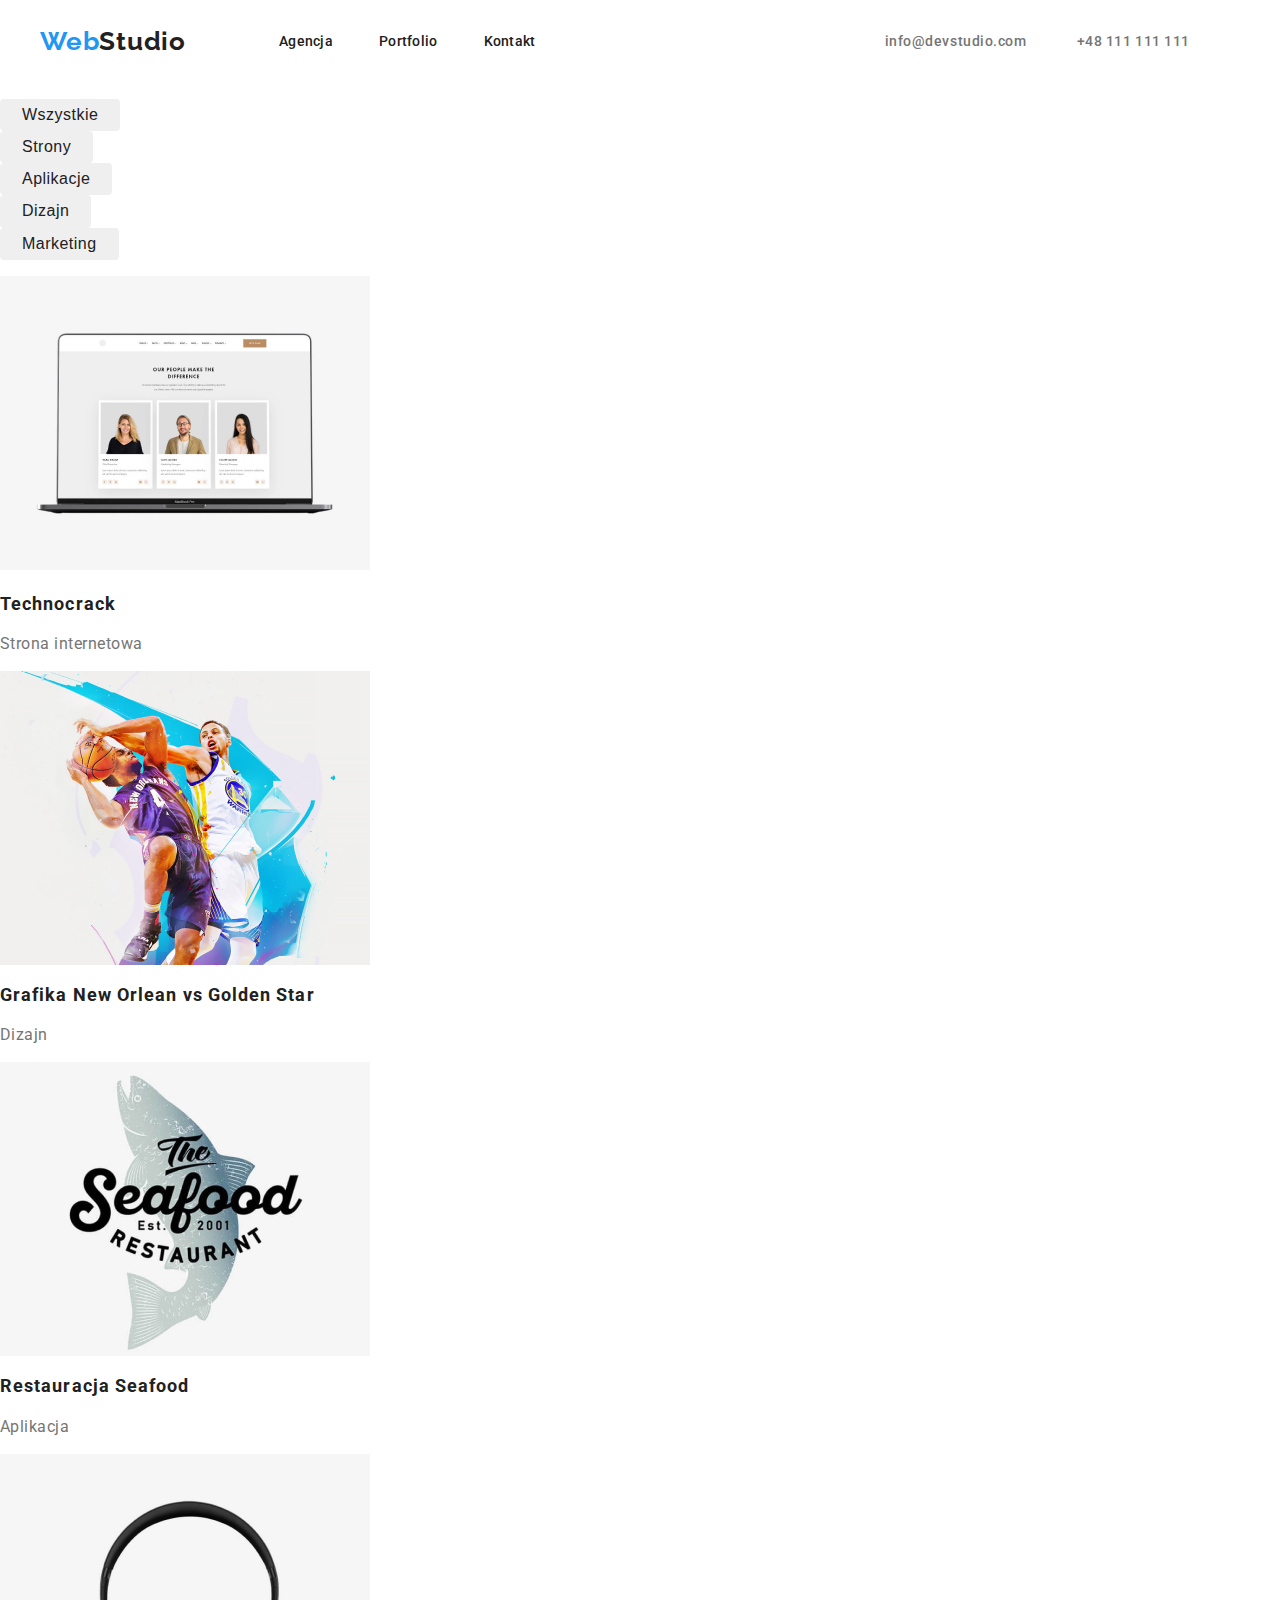
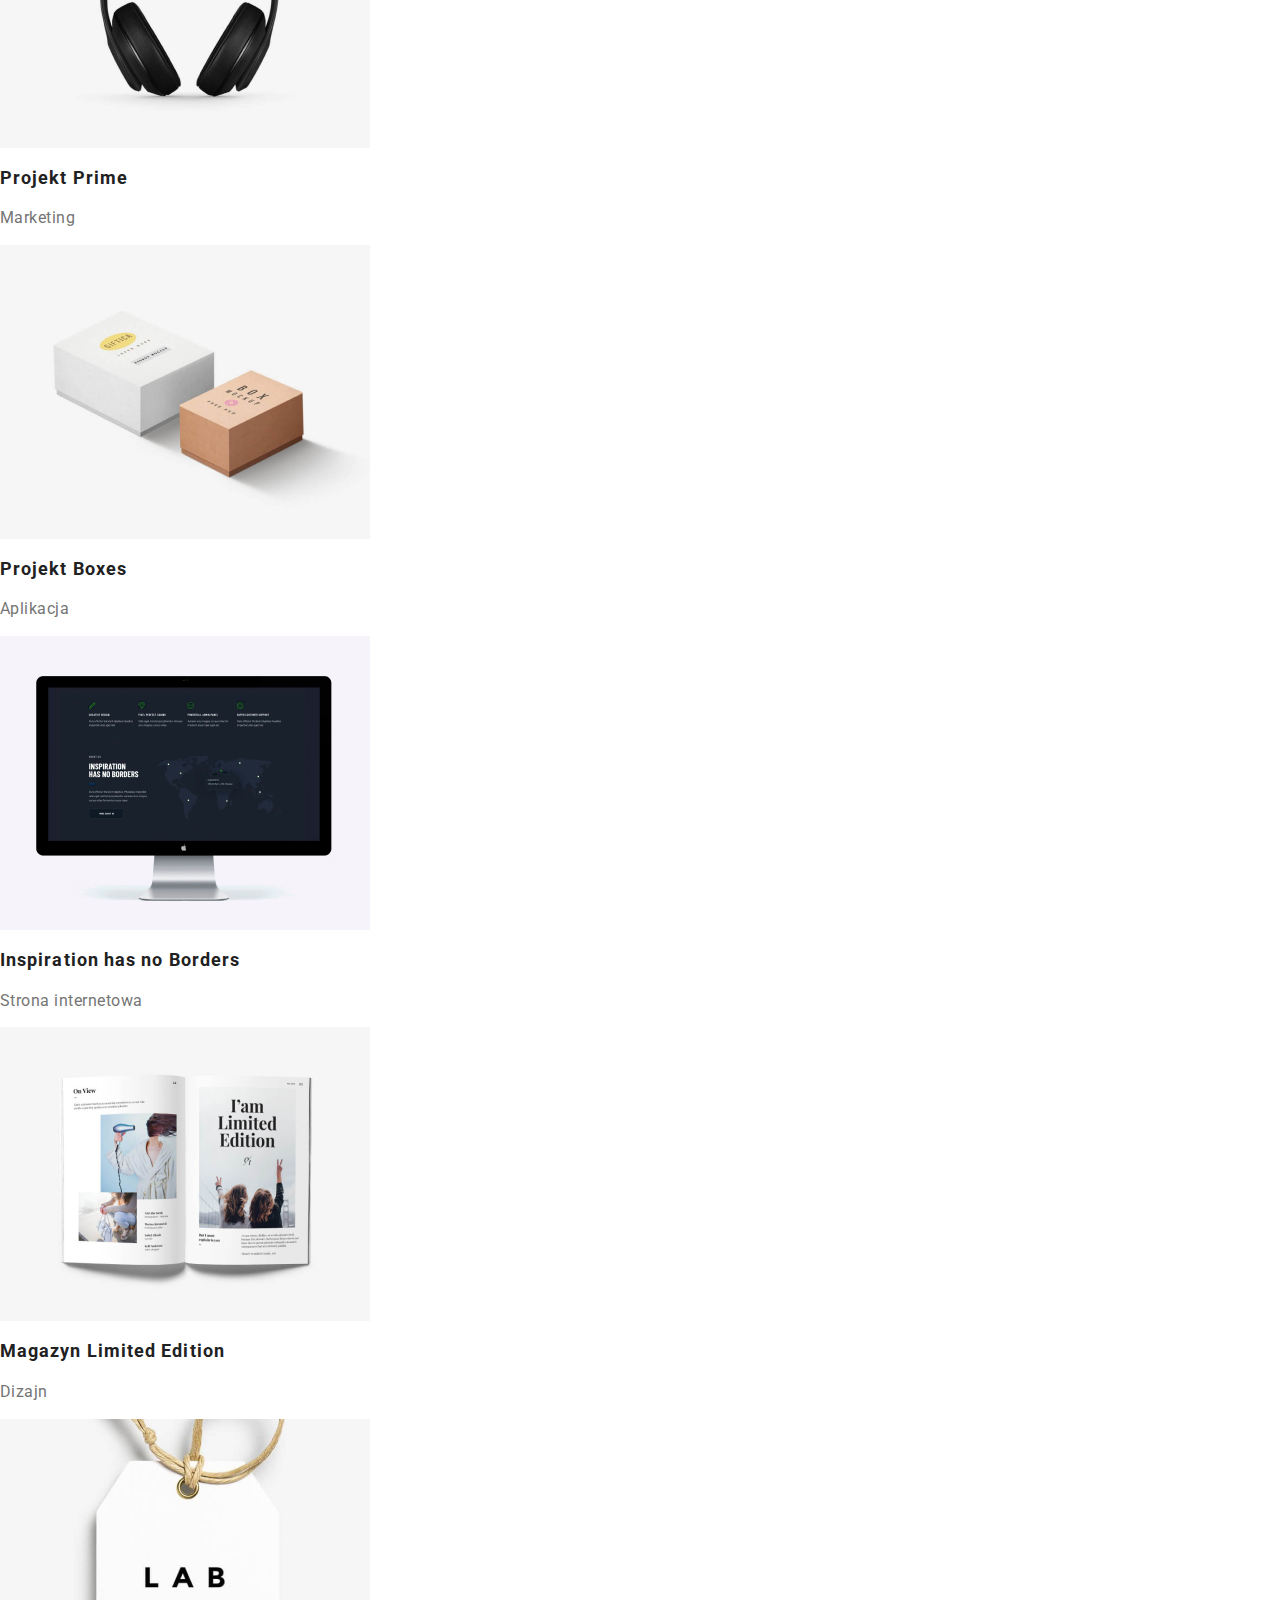
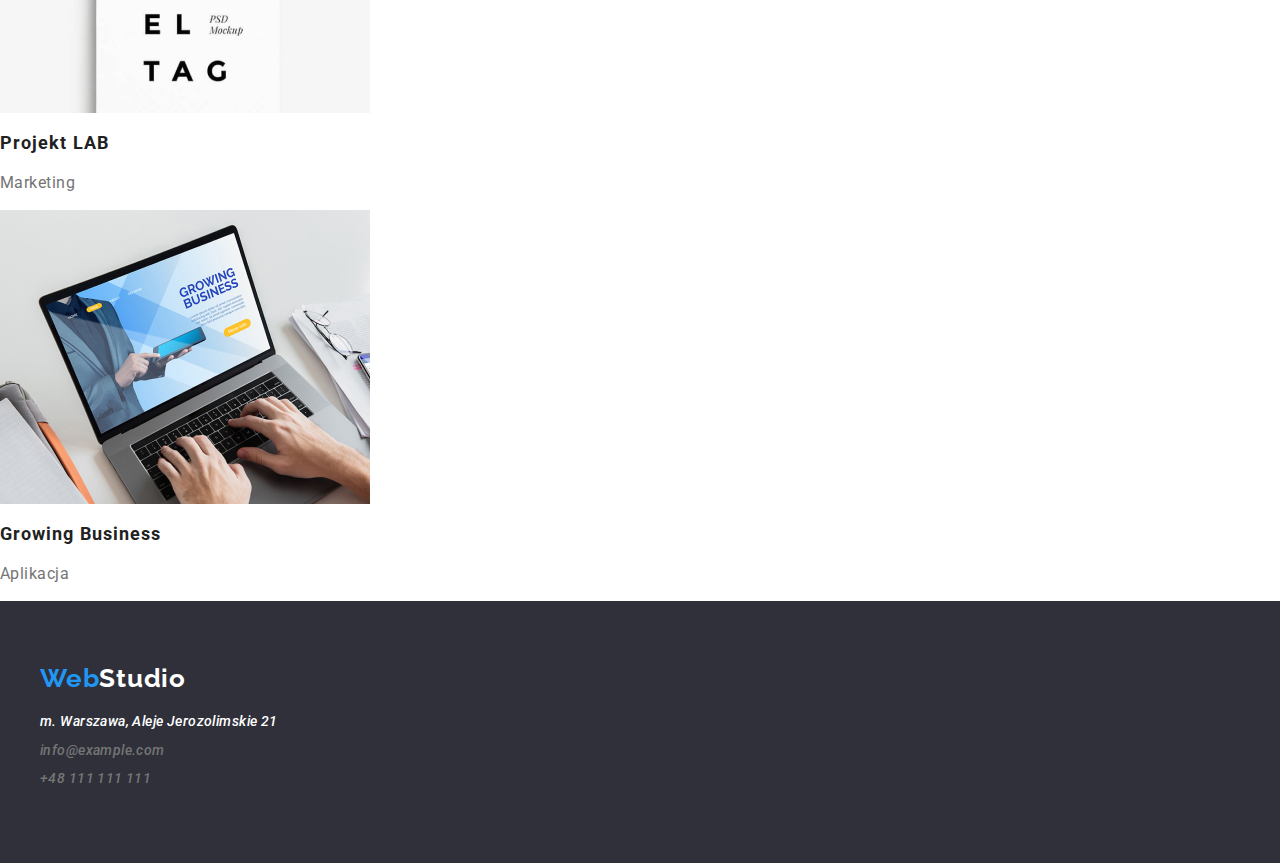
==== portfolio.html @ 6551a20a "Add files via upload" ====
<!DOCTYPE html>
<html lang="pl">

<head>
  <meta charset="UTF-8" />
  <meta http-equiv="X-UA-Compatible" content="IE=edge" />
  <meta name="viewport" content="width=device-width, initial-scale=1.0" />
  <title>WebStudio</title>
  <link rel="stylesheet" href="/goit-markup-hw-02/CSS/style.css">
  <link href="https://fonts.googleapis.com/css2?family=Raleway:wght@700&family=Roboto:wght@400;500;700;900&display=swap" rel="stylesheet"/>
  <link rel="stylesheet" href="css/styles.css" />
<body>
  <header class="header">
    <div class="container">
      <div class="container-top-link-section">
    <a href="index.html" class="top-logo"><span class="logo-span">Web</span>Studio </a>
    <nav>
      <ul class="top-section-list marker-list">
        <li class="item"><a class="top-link" href="#">Agencja</a></li>
        <li class="item"><a class="top-link" href="#">Portfolio</a></li>
        <li class="item"><a class="top-link" href="#">Kontakt</a></li>
      </ul>
    </nav>
    <ul class="top-section-list-contact marker-list">
      <li class="item-contact">
        <a class="top-section-list-contact" href="mailto:info@devstudio.com"
          >info@devstudio.com</a
        >
      </li>
      <li class="item-contact"><a class="top-section-list-contact" href="tel:48111111111">+48 111 111 111</a></li>
    </ul>
  </div>
  </div>
  </header>
    <main>
  <section class="section-portfolio">
    <ul class="marker-list">
    <li><button class="button-portfolio" type="button">Wszystkie</button></li>
    <li><button class="button-portfolio" type="button">Strony</button></li>
    <li><button class="button-portfolio" type="button">Aplikacje</button></li>
    <li><button class="button-portfolio" type="button">Dizajn</button></li>
    <li><button class="button-portfolio" type="button">Marketing</button></li>
  </ul>
    <ul class="marker-list">
      <li>
        <img src="images/secound_page/photo_box_1.jpg" width="370" height="294" alt="portfolio-photo-1">
        <h3 class="portfolio-photo-title">Technocrack</h3>
        <p class="portfolio-photo-text">Strona internetowa</p>
      </li>
      <li>
        <img class="img-item" src="images/secound_page/photo_box_2.jpg" width="370" height="294" alt="portfolio-photo-2">
        <h3 class="portfolio-photo-title">Grafika New Orlean vs Golden Star</h3>
        <p class="portfolio-photo-text">Dizajn</p>
      </li>
      <li>
        <img class="img-item" src="images/secound_page/photo_box_3.jpg" width="370" height="294" alt="portfolio-photo-3">
        <h3 class="portfolio-photo-title">Restauracja Seafood</h3>
        <p class="portfolio-photo-text">Aplikacja</p>
      </li>
      <li>
        <img class="img-item" src="images/secound_page/photo_box_4.jpg" width="370" height="294" alt="portfolio-photo-4">
        <h3 class="portfolio-photo-title">Projekt Prime</h3>
        <p class="portfolio-photo-text">Marketing</p>
      </li>
      <li>
        <img class="img-item" src="images/secound_page/photo_box_5.jpg" width="370" height="294" alt="portfolio-photo-5">
        <h3 class="portfolio-photo-title">Projekt Boxes</h3>
        <p class="portfolio-photo-text">Aplikacja</p>
      </li>
      <li>
        <img class="img-item" src="images/secound_page/photo_box_6.jpg" width="370" height="294" alt="portfolio-photo-6">
        <h3 class="portfolio-photo-title">Inspiration has no Borders</h3>
        <p class="portfolio-photo-text">Strona internetowa</p>
      </li>
      <li>
        <img class="img-item" src="images/secound_page/photo_box_7.jpg" width="370" height="294" alt="portfolio-photo-7">
        <h3 class="portfolio-photo-title">Magazyn Limited Edition</h3>
        <p class="portfolio-photo-text">Dizajn</p>
      </li>
      <li>
        <img class="img-item" src="images/secound_page/photo_box_8.jpg" width="370" height="294" alt="portfolio-photo-8">
        <h3 class="portfolio-photo-title">Projekt LAB</h3>
        <p class="portfolio-photo-text">Marketing</p>
      </li>
      <li>
        <img class="img-item" src="images/secound_page/photo_box_9.jpg" width="370" height="294" alt="portfolio-photo-9">
        <h3 class="portfolio-photo-title">Growing Business</h3>
        <p class="portfolio-photo-text">Aplikacja</p>
      </li>
    </ul>
  </section>
  </main>
  <footer class="footer">
    <!--stopka-->
    <div class="container">
    <a href="/index.html" class="footer-logo"><span class="logo-span">Web</span>Studio</a>
    <address>
      <ul class="bottom-section-list marker-list">
        <li class="item">
          <a class="footer-section-adress" href="https://goo.gl/maps/c2nvqqu56Gkzz6nF9"
            >m. Warszawa, Aleje Jerozolimskie 21</a
          >
        </li>

        <li class="item">
          <a class="bottom-section-contact" href="mailto:example.com">info@example.com</a>
        </li>
        <li class="item">
          <a class="bottom-section-contact" href="tel:48111111111">+48 111 111 111</a>
        </li>
      </ul>
    </address>
  </div>
  </footer>
</body>
</html>
---- css/styles.css ----
:root {
  --gray-text-color: #757575;
  --black-text-color: #212121;
  --white-text-color: #ffffff;
  --hover-text-color: #2196f3;
  --black-footer-background-color: #2f303a;
  --our-team-background-color: #f5f4fa;
}
body {
  font-family: 'Roboto', sans-serif;
  color: var(--gray-text-color);
  margin: 0;
  padding: 0;
}
.marker-list {
  list-style-type: none;
  padding: 0;
}
.img-item {
  display: block;
}
/* top-section-list and links */
.header {
  padding: 19px 0px;
  display: flex;
  align-items: center;
}
.container {
  width: 1200px;
  padding: 0 15px;
  margin: 0 auto;
}
.container-top-link-section {
  display: flex;
  align-items: center;
}
.top-logo {
  color: var(--black-text-color);
  font-size: 26px;
  font-weight: 700;
  letter-spacing: 0.03em;
  line-height: 1.31;
  text-decoration: none;
  margin-right: 93px;
  font-family: 'Raleway', sans-serif;
}
.logo-span {
  color: var(--hover-text-color);
}
.top-link {
  font-size: 14px;
  font-weight: 500;
  line-height: 1.16;
  letter-spacing: 0.02em;
  color: var(--black-text-color);
  text-decoration: none;
}
.top-section-list {
  display: flex;
  font-size: 14px;
  font-weight: 500;
  letter-spacing: 0.04em;
  line-height: 1.14;
  color: var(--black-text-color);
  text-decoration: none;
}
.top-link:hover {
  color: var(--hover-text-color);
}
.top-section-list-contact {
  display: flex;
  margin-left: auto;
  color: var(--gray-text-color);
  font-size: 14px;
  font-weight: 500;
  letter-spacing: 0.04em;
  line-height: 1.14;
  text-decoration: none;
}
.top-section-list-contact:hover {
  color: var(--hover-text-color);
}

.item-contact {
  margin-right: 50px;
}
.header .item {
  margin-right: 46px;
}
/* title page with button */
.title-section {
  padding: 200px;
  height: ;
  background-color: var(--black-footer-background-color);
  text-align: center;
}
.main-title {
  margin-bottom: 30px;
  color: var(--white-text-color);
  font-weight: 900;
  font-size: 44px;
  text-align: center;
  letter-spacing: 0.06em;
}
.button-main-title {
  color: var(--white-text-color);
  background-color: var(--hover-text-color);
  padding: 10px 41px;
  font-size: 16;
  font-weight: 700;
  letter-spacing: 0.06em;
  line-height: 1.3;
  border-radius: 4px;
  cursor: pointer;
  box-shadow: 0px 4px 4px rgba(0, 0, 0, 0.15);
  border:none;
}
.button-main-title:hover,
.button-main-title:focus {
  color: var(--hover-text-color);
  background-color: var(--white-text-color);
  border-radius: 4px;
}
/* lorem section */
.lorem-section {
  margin-top: 94px;
  margin-bot: 94px;
}
.lorem-section-block {
  display: flex;
}
.lorem-title {
  font-size: 14px;
  font-weight: 700;
  letter-spacing: 0.03em;
  line-height: 1.16;

  color: var(--black-text-color);
}
.lorem-text {
  font-size: 14px;
  line-height: 1.24;
  letter-spacing: 0.03em;
}
/* What we do section */
.what-we-do-section {
  padding-top: 0px;
}
.what-we-do-setion-title {
  text-align: center;
  font-weight: 700;
  font-size: 36px;
  line-height: 1.16;
  letter-spacing: 0.03em;
  color: var(--black-text-color);
  margin-top: 94px;
}
.what-we-do-blocks-section {
  display: flex;
  margin-left: -20px;
}
.what-we-do-blocks-section .item {
  margin-left: 30px;
  margin-top: 20px;
}
/* ABOUT US SECTION */
.our-team-section {
  background-color: var(--our-team-background-color);
  text-align: center;
  margin-top: 94px;
}
.person-block-flex {
  display: flex;
  flex-basis: calc((100% - 120px) / 4);
  margin-top: -30px;
  margin-left: -30px;
}
.person-section {
  margin-left: 30px;
  margin-top: 32px;
  margin-bottom: 94px;
  text-align: center;
  background-color: var(--our-team-background-color);
  box-shadow: 0px 1px 3px rgba(0, 0, 0, 0.12), 0px 1px 1px rgba(0, 0, 0, 0.14),
    0px 2px 1px rgba(0, 0, 0, 0.2);
  border-radius: 0px 0px 4px 4px;
}
.text-wrapper {
  padding-bottom: 30px;
  padding-top: 10px;
}
.team-title {
  color: var(--black-text-color);
  font-size: 36px;
  font-weight: 700;
  letter-spacing: 0.03em;
  line-height: 1.42;
  padding-bottom: 30px;
  padding-top: 30px;
}
.team-name-txt {
  color: var(--black-text-color);
  font-size: 16px;
  font-weight: 500;
  letter-spacing: 0.03em;
  line-height: 1.19;
  margin-bottom: 10px;
}
.team-describe-txt {
  color: var(--gray-text-color);
  font-size: 16px;
  letter-spacing: 0.03em;
  line-height: 1.19;
}
/* footer section */
.footer {
  background-color: var(--black-footer-background-color);
  padding: 60px 0px;
}
.footer .item {
  margin-bottom: 9px;
}
.footer-logo {
  margin-bottom: 20px;
  color: var(--white-text-color);
  font-size: 26px;
  font-weight: 700;
  letter-spacing: 0.03em;
  line-height: 1.31;
  text-decoration: none;
  font-family: 'Raleway', sans-serif;
}
.bottom-section-contact {
  font-size: 14px;
  font-weight: 500;
  line-height: 1.24;
  letter-spacing: 0.03em;
  color: var(--gray-text-color);
  text-decoration: none;
}
.bottom-section-contact:hover {
  color: var(--hover-text-color);
}
.footer-section-adress {
  font-size: 14px;
  font-weight: 500;
  line-height: 1.24;
  letter-spacing: 0.03em;
  color: var(--white-text-color);
  text-decoration: none;
}
.footer-section-adress:hover {
  color: var(--hover-text-color);
}

/* portfolio section */
/* button-section */
.button-portfolio {
  cursor: pointer;
  color: var(--black-text-color);
  font-size: 16px;
  font-weight: 500;
  line-height: 1.26;
  letter-spacing: 0.03em;
  padding: 6px 22px;
  border-radius: 4px;
  border: none;
}
.button-portfolio:hover,
.button-portfolio:focus {
  color: var(--white-text-color);
  background-color: var(--hover-text-color);
  border-radius: 4px;
}
.portfolio-photo-title {
  font-weight: 700;
  font-size: 18px;
  line-height: 1.36;
  letter-spacing: 0.06em;
  color: var(--black-text-color);
}
.portfolio-photo-text {
  font-size: 16px;
  line-height: 1.30;
  letter-spacing: 0.03em;
}
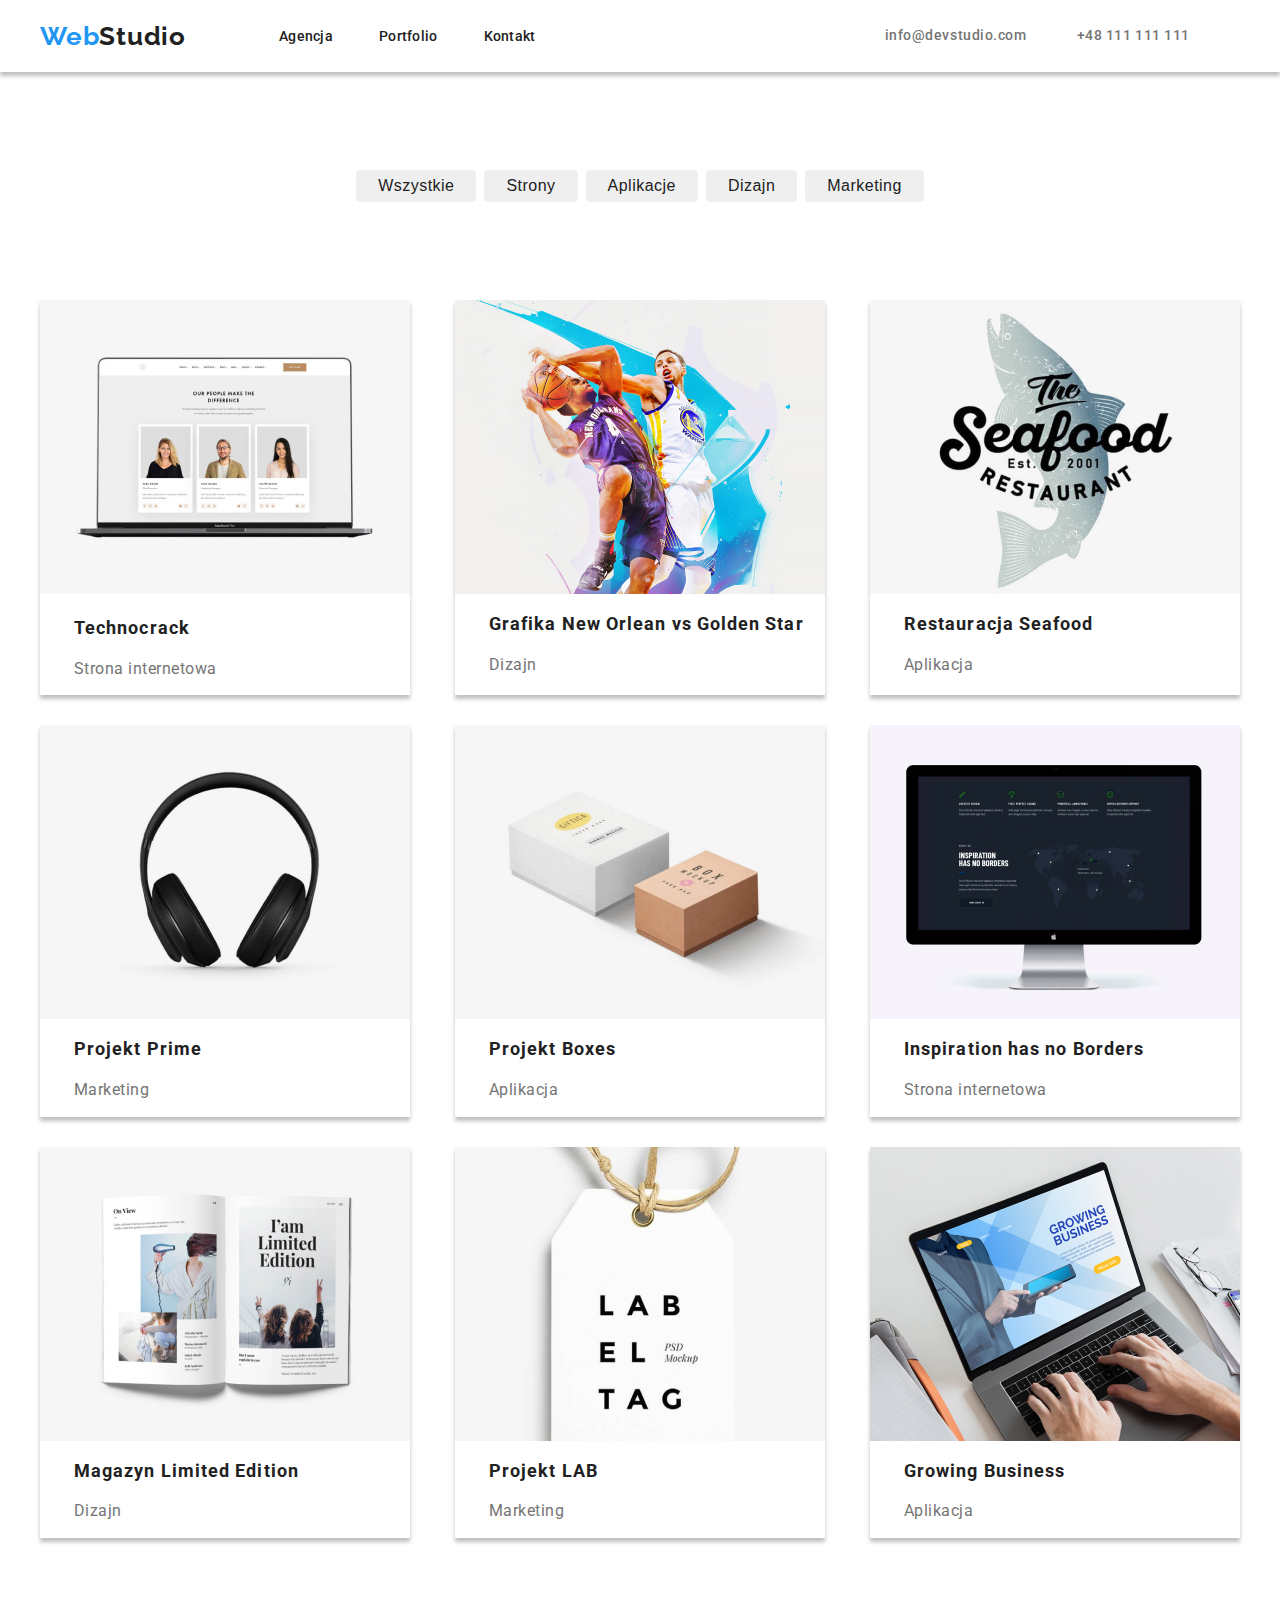
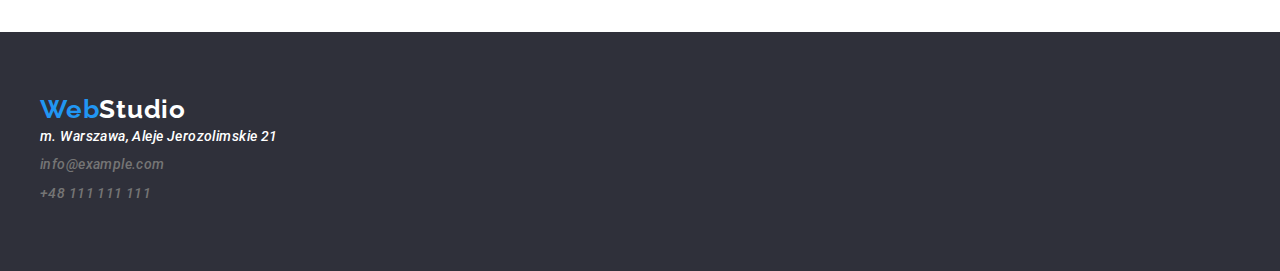
==== commit f194d826: "commit praca domowa 3" ====
--- a/portfolio.html
+++ b/portfolio.html
@@ -8,6 +8,7 @@
   <title>WebStudio</title>
   <link rel="stylesheet" href="/goit-markup-hw-02/CSS/style.css">
   <link href="https://fonts.googleapis.com/css2?family=Raleway:wght@700&family=Roboto:wght@400;500;700;900&display=swap" rel="stylesheet"/>
+  <link rel="stylesheet" href="https://cdnjs.cloudflare.com/ajax/libs/modern-normalize/1.1.0/modern-normalize.min.css" integrity="sha512-wpPYUAdjBVSE4KJnH1VR1HeZfpl1ub8YT/NKx4PuQ5NmX2tKuGu6U/JRp5y+Y8XG2tV+wKQpNHVUX03MfMFn9Q==" crossorigin="anonymous" referrerpolicy="no-referrer" />
   <link rel="stylesheet" href="css/styles.css" />
 <body>
   <header class="header">
@@ -33,61 +34,67 @@
   </div>
   </header>
     <main>
-  <section class="section-portfolio">
-    <ul class="marker-list">
+      <div class="container">
+  <section class="section portfolio-button-section">
+    <ul class="marker-list buttons-list">
     <li><button class="button-portfolio" type="button">Wszystkie</button></li>
     <li><button class="button-portfolio" type="button">Strony</button></li>
     <li><button class="button-portfolio" type="button">Aplikacje</button></li>
     <li><button class="button-portfolio" type="button">Dizajn</button></li>
     <li><button class="button-portfolio" type="button">Marketing</button></li>
   </ul>
-    <ul class="marker-list">
-      <li>
+  </div>
+</section>
+<section class="section portfolio-photo-section">
+  <div class="container">
+    <ul class="marker-list photo-boxes-list">
+      <li class="item">
         <img src="images/secound_page/photo_box_1.jpg" width="370" height="294" alt="portfolio-photo-1">
         <h3 class="portfolio-photo-title">Technocrack</h3>
         <p class="portfolio-photo-text">Strona internetowa</p>
       </li>
-      <li>
+      <li class="item">
         <img class="img-item" src="images/secound_page/photo_box_2.jpg" width="370" height="294" alt="portfolio-photo-2">
         <h3 class="portfolio-photo-title">Grafika New Orlean vs Golden Star</h3>
         <p class="portfolio-photo-text">Dizajn</p>
       </li>
-      <li>
+      <li class="item">
         <img class="img-item" src="images/secound_page/photo_box_3.jpg" width="370" height="294" alt="portfolio-photo-3">
         <h3 class="portfolio-photo-title">Restauracja Seafood</h3>
         <p class="portfolio-photo-text">Aplikacja</p>
       </li>
-      <li>
+      <li class="item">
         <img class="img-item" src="images/secound_page/photo_box_4.jpg" width="370" height="294" alt="portfolio-photo-4">
         <h3 class="portfolio-photo-title">Projekt Prime</h3>
         <p class="portfolio-photo-text">Marketing</p>
       </li>
-      <li>
+      <li class="item">
         <img class="img-item" src="images/secound_page/photo_box_5.jpg" width="370" height="294" alt="portfolio-photo-5">
         <h3 class="portfolio-photo-title">Projekt Boxes</h3>
         <p class="portfolio-photo-text">Aplikacja</p>
       </li>
-      <li>
+      <li class="item">
         <img class="img-item" src="images/secound_page/photo_box_6.jpg" width="370" height="294" alt="portfolio-photo-6">
         <h3 class="portfolio-photo-title">Inspiration has no Borders</h3>
         <p class="portfolio-photo-text">Strona internetowa</p>
       </li>
-      <li>
+      <li class="item">
         <img class="img-item" src="images/secound_page/photo_box_7.jpg" width="370" height="294" alt="portfolio-photo-7">
         <h3 class="portfolio-photo-title">Magazyn Limited Edition</h3>
         <p class="portfolio-photo-text">Dizajn</p>
       </li>
-      <li>
+      <li class="item">
         <img class="img-item" src="images/secound_page/photo_box_8.jpg" width="370" height="294" alt="portfolio-photo-8">
         <h3 class="portfolio-photo-title">Projekt LAB</h3>
         <p class="portfolio-photo-text">Marketing</p>
       </li>
-      <li>
+      <li class="item">
         <img class="img-item" src="images/secound_page/photo_box_9.jpg" width="370" height="294" alt="portfolio-photo-9">
         <h3 class="portfolio-photo-title">Growing Business</h3>
         <p class="portfolio-photo-text">Aplikacja</p>
       </li>
     </ul>
+    </div>
   </section>
   </main>
   <footer class="footer">
--- a/css/styles.css
+++ b/css/styles.css
@@ -15,6 +15,7 @@
 .marker-list {
   list-style-type: none;
   padding: 0;
+  margin: 0;
 }
 .img-item {
   display: block;
@@ -24,6 +25,7 @@
   padding: 19px 0px;
   display: flex;
   align-items: center;
+  box-shadow: 0px 4px 4px 0px #00000040;
 }
 .container {
   width: 1200px;
@@ -33,6 +35,10 @@
 .container-top-link-section {
   display: flex;
   align-items: center;
+}
+.section {
+  padding-top: 94px;
+  padding-bottom: 94px;
 }
 .top-logo {
   color: var(--black-text-color);
@@ -113,7 +119,7 @@
   border-radius: 4px;
   cursor: pointer;
   box-shadow: 0px 4px 4px rgba(0, 0, 0, 0.15);
-  border:none;
+  border: none;
 }
 .button-main-title:hover,
 .button-main-title:focus {
@@ -122,10 +128,6 @@
   border-radius: 4px;
 }
 /* lorem section */
-.lorem-section {
-  margin-top: 94px;
-  margin-bot: 94px;
-}
 .lorem-section-block {
   display: flex;
 }
@@ -143,9 +145,6 @@
   letter-spacing: 0.03em;
 }
 /* What we do section */
-.what-we-do-section {
-  padding-top: 0px;
-}
 .what-we-do-setion-title {
   text-align: center;
   font-weight: 700;
@@ -153,7 +152,6 @@
   line-height: 1.16;
   letter-spacing: 0.03em;
   color: var(--black-text-color);
-  margin-top: 94px;
 }
 .what-we-do-blocks-section {
   display: flex;
@@ -161,13 +159,11 @@
 }
 .what-we-do-blocks-section .item {
   margin-left: 30px;
-  margin-top: 20px;
 }
 /* ABOUT US SECTION */
 .our-team-section {
   background-color: var(--our-team-background-color);
   text-align: center;
-  margin-top: 94px;
 }
 .person-block-flex {
   display: flex;
@@ -178,7 +174,6 @@
 .person-section {
   margin-left: 30px;
   margin-top: 32px;
-  margin-bottom: 94px;
   text-align: center;
   background-color: var(--our-team-background-color);
   box-shadow: 0px 1px 3px rgba(0, 0, 0, 0.12), 0px 1px 1px rgba(0, 0, 0, 0.14),
@@ -195,8 +190,8 @@
   font-weight: 700;
   letter-spacing: 0.03em;
   line-height: 1.42;
-  padding-bottom: 30px;
-  padding-top: 30px;
+  padding-bottom: 50px;
+  margin: 0px;
 }
 .team-name-txt {
   color: var(--black-text-color);
@@ -211,6 +206,7 @@
   font-size: 16px;
   letter-spacing: 0.03em;
   line-height: 1.19;
+  margin-bottom: 30px;
 }
 /* footer section */
 .footer {
@@ -255,6 +251,9 @@
 
 /* portfolio section */
 /* button-section */
+.portfolio-button-section {
+
+}
 .button-portfolio {
   cursor: pointer;
   color: var(--black-text-color);
@@ -263,6 +262,7 @@
   line-height: 1.26;
   letter-spacing: 0.03em;
   padding: 6px 22px;
+  margin: 4px;
   border-radius: 4px;
   border: none;
 }
@@ -271,6 +271,14 @@
   color: var(--white-text-color);
   background-color: var(--hover-text-color);
   border-radius: 4px;
+  box-shadow: 0px 2px 2px 0px #0000001f;
+}
+.buttons-list {
+  display: flex;
+  justify-content: center;
+}
+.portfolio-photo-section {
+  margin-top: -94px;
 }
 .portfolio-photo-title {
   font-weight: 700;
@@ -278,9 +286,21 @@
   line-height: 1.36;
   letter-spacing: 0.06em;
   color: var(--black-text-color);
+  margin-left: 34px;
 }
 .portfolio-photo-text {
   font-size: 16px;
-  line-height: 1.30;
-  letter-spacing: 0.03em;
-}+  line-height: 1.3;
+  letter-spacing: 0.03em;
+  margin-left: 34px;
+}
+.photo-boxes-list {
+  display: flex;
+  flex-wrap: wrap;
+  justify-content: space-between;
+  row-gap: 30px;
+  column-gap: 20px;
+}
+.photo-boxes-list .item {
+  box-shadow: 0px 4px 4px 0px #00000040;
+}
